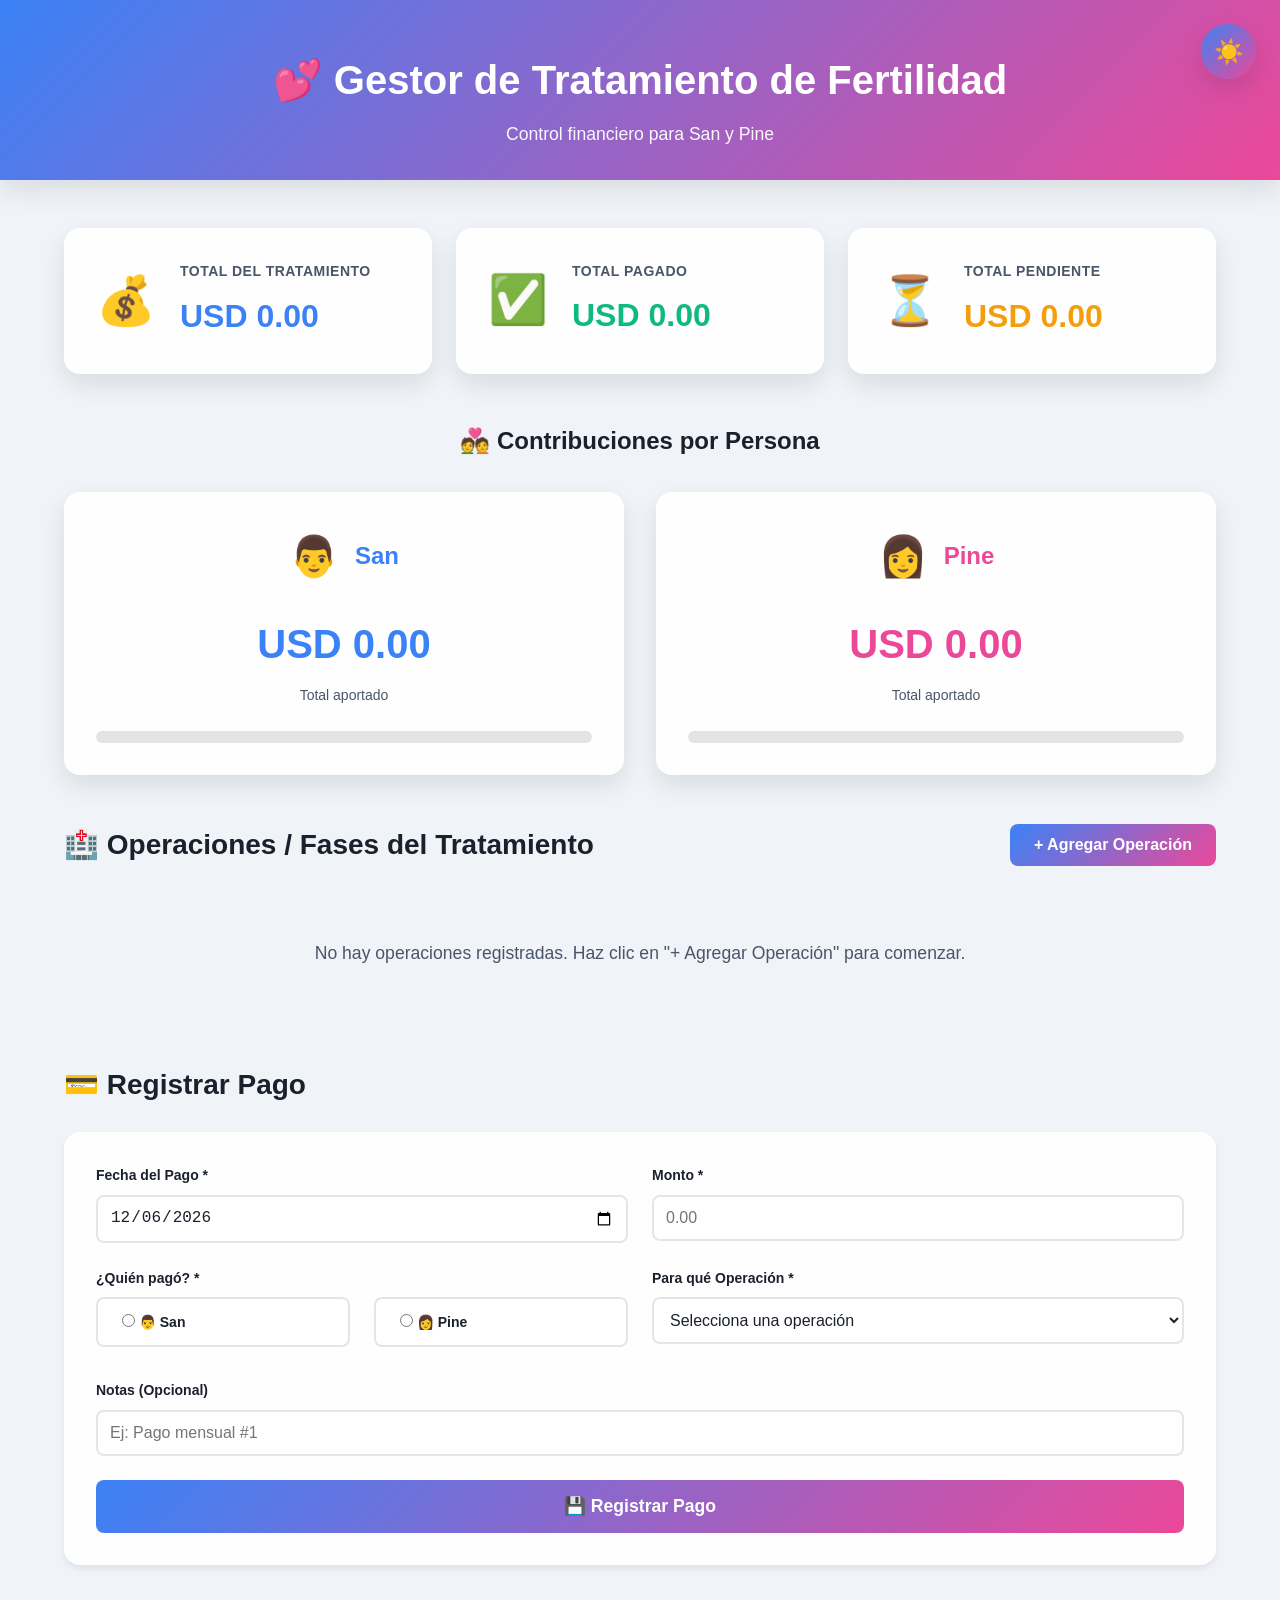
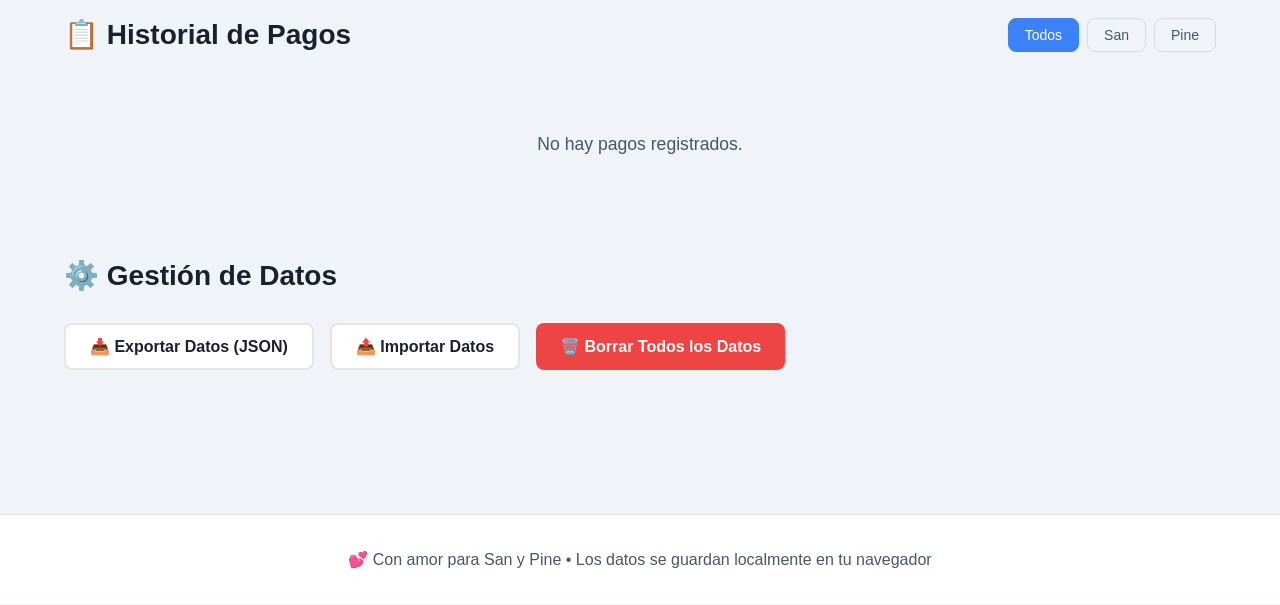
==== finance.html @ a2a8c492 "feat: add personal finance tracker for fertility treatment Implements a comprehensive financial mana" ====
<!DOCTYPE html>
<html lang="es">
<head>
    <meta charset="UTF-8">
    <meta name="viewport" content="width=device-width, initial-scale=1.0">
    <title>Gestor de Tratamiento de Fertilidad - Finanzas</title>
    <link rel="stylesheet" href="finance-styles.css">
</head>
<body>
    <!-- Theme Toggle -->
    <button id="theme-toggle" class="theme-toggle" aria-label="Cambiar tema">
        <span class="sun-icon">☀️</span>
        <span class="moon-icon">🌙</span>
    </button>

    <!-- Header -->
    <header class="header">
        <div class="container">
            <h1>💕 Gestor de Tratamiento de Fertilidad</h1>
            <p class="subtitle">Control financiero para San y Pine</p>
        </div>
    </header>

    <!-- Main Container -->
    <div class="container main-content">

        <!-- Summary Cards -->
        <section class="summary-section">
            <div class="summary-card total-card">
                <div class="card-icon">💰</div>
                <div class="card-content">
                    <h3>Total del Tratamiento</h3>
                    <p class="amount" id="total-treatment">$0</p>
                </div>
            </div>

            <div class="summary-card paid-card">
                <div class="card-icon">✅</div>
                <div class="card-content">
                    <h3>Total Pagado</h3>
                    <p class="amount" id="total-paid">$0</p>
                </div>
            </div>

            <div class="summary-card pending-card">
                <div class="card-icon">⏳</div>
                <div class="card-content">
                    <h3>Total Pendiente</h3>
                    <p class="amount" id="total-pending">$0</p>
                </div>
            </div>
        </section>

        <!-- Person Contributions -->
        <section class="contributions-section">
            <h2>💑 Contribuciones por Persona</h2>
            <div class="contributions-grid">
                <div class="contribution-card san-card">
                    <div class="person-header">
                        <span class="person-icon">👨</span>
                        <h3>San</h3>
                    </div>
                    <p class="contribution-amount" id="san-contribution">$0</p>
                    <p class="contribution-label">Total aportado</p>
                    <div class="progress-bar">
                        <div class="progress-fill san-progress" id="san-progress"></div>
                    </div>
                </div>

                <div class="contribution-card pine-card">
                    <div class="person-header">
                        <span class="person-icon">👩</span>
                        <h3>Pine</h3>
                    </div>
                    <p class="contribution-amount" id="pine-contribution">$0</p>
                    <p class="contribution-label">Total aportado</p>
                    <div class="progress-bar">
                        <div class="progress-fill pine-progress" id="pine-progress"></div>
                    </div>
                </div>
            </div>
        </section>

        <!-- Operations Management -->
        <section class="operations-section">
            <div class="section-header">
                <h2>🏥 Operaciones / Fases del Tratamiento</h2>
                <button id="add-operation-btn" class="btn-primary">+ Agregar Operación</button>
            </div>

            <!-- Add Operation Form (Hidden by default) -->
            <div id="operation-form" class="form-card hidden">
                <h3>Nueva Operación</h3>
                <form id="new-operation-form">
                    <div class="form-group">
                        <label>Nombre de la Operación *</label>
                        <input type="text" id="op-name" placeholder="Ej: Extracción de Óvulos 1" required>
                    </div>

                    <div class="form-row">
                        <div class="form-group">
                            <label>Costo de Medicamentos</label>
                            <input type="number" id="op-meds" placeholder="0" min="0" step="0.01">
                        </div>

                        <div class="form-group">
                            <label>Costo de Operación</label>
                            <input type="number" id="op-procedure" placeholder="0" min="0" step="0.01">
                        </div>
                    </div>

                    <div class="form-group">
                        <label>Costo Total</label>
                        <input type="number" id="op-total" placeholder="Calculado automáticamente" readonly>
                    </div>

                    <div class="form-actions">
                        <button type="submit" class="btn-primary">Guardar Operación</button>
                        <button type="button" id="cancel-operation" class="btn-secondary">Cancelar</button>
                    </div>
                </form>
            </div>

            <!-- Operations List -->
            <div id="operations-list" class="operations-list"></div>
        </section>

        <!-- Payments Management -->
        <section class="payments-section">
            <div class="section-header">
                <h2>💳 Registrar Pago</h2>
            </div>

            <div class="form-card">
                <form id="payment-form">
                    <div class="form-row">
                        <div class="form-group">
                            <label>Fecha del Pago *</label>
                            <input type="date" id="payment-date" required>
                        </div>

                        <div class="form-group">
                            <label>Monto *</label>
                            <input type="number" id="payment-amount" placeholder="0.00" min="0" step="0.01" required>
                        </div>
                    </div>

                    <div class="form-row">
                        <div class="form-group">
                            <label>¿Quién pagó? *</label>
                            <div class="radio-group">
                                <label class="radio-label">
                                    <input type="radio" name="payer" value="San" required>
                                    <span>👨 San</span>
                                </label>
                                <label class="radio-label">
                                    <input type="radio" name="payer" value="Pine" required>
                                    <span>👩 Pine</span>
                                </label>
                            </div>
                        </div>

                        <div class="form-group">
                            <label>Para qué Operación *</label>
                            <select id="payment-operation" required>
                                <option value="">Selecciona una operación</option>
                            </select>
                        </div>
                    </div>

                    <div class="form-group">
                        <label>Notas (Opcional)</label>
                        <input type="text" id="payment-notes" placeholder="Ej: Pago mensual #1">
                    </div>

                    <button type="submit" class="btn-primary btn-large">💾 Registrar Pago</button>
                </form>
            </div>
        </section>

        <!-- Payment History -->
        <section class="history-section">
            <div class="section-header">
                <h2>📋 Historial de Pagos</h2>
                <div class="history-filters">
                    <button class="filter-btn active" data-filter="all">Todos</button>
                    <button class="filter-btn" data-filter="San">San</button>
                    <button class="filter-btn" data-filter="Pine">Pine</button>
                </div>
            </div>

            <div id="payments-list" class="payments-list"></div>
        </section>

        <!-- Data Management -->
        <section class="data-section">
            <div class="section-header">
                <h2>⚙️ Gestión de Datos</h2>
            </div>

            <div class="data-actions">
                <button id="export-data" class="btn-secondary">📥 Exportar Datos (JSON)</button>
                <button id="import-data" class="btn-secondary">📤 Importar Datos</button>
                <button id="clear-all-data" class="btn-danger">🗑️ Borrar Todos los Datos</button>
            </div>
            <input type="file" id="import-file" accept=".json" style="display: none;">
        </section>
    </div>

    <!-- Footer -->
    <footer class="footer">
        <p>💕 Con amor para San y Pine • Los datos se guardan localmente en tu navegador</p>
    </footer>

    <script src="finance-script.js"></script>
</body>
</html>
---- finance-styles.css ----
/* ===== CSS Variables ===== */
:root {
    /* Light Mode Colors */
    --bg-primary: #f0f4f8;
    --bg-secondary: #ffffff;
    --bg-card: rgba(255, 255, 255, 0.9);
    --text-primary: #1a202c;
    --text-secondary: #4a5568;
    --accent-san: #3b82f6;
    --accent-pine: #ec4899;
    --accent-green: #10b981;
    --accent-orange: #f59e0b;
    --accent-red: #ef4444;
    --border-color: rgba(0, 0, 0, 0.1);
    --shadow: 0 4px 6px rgba(0, 0, 0, 0.07);
    --shadow-lg: 0 10px 25px rgba(0, 0, 0, 0.1);

    /* Spacing */
    --spacing-xs: 0.5rem;
    --spacing-sm: 1rem;
    --spacing-md: 1.5rem;
    --spacing-lg: 2rem;
    --spacing-xl: 3rem;

    /* Border Radius */
    --radius-sm: 8px;
    --radius-md: 12px;
    --radius-lg: 16px;
}

/* Dark Mode Colors */
[data-theme="dark"] {
    --bg-primary: #1a202c;
    --bg-secondary: #2d3748;
    --bg-card: rgba(45, 55, 72, 0.9);
    --text-primary: #f7fafc;
    --text-secondary: #cbd5e0;
    --border-color: rgba(255, 255, 255, 0.1);
    --shadow: 0 4px 6px rgba(0, 0, 0, 0.3);
    --shadow-lg: 0 10px 25px rgba(0, 0, 0, 0.4);
}

/* ===== Reset & Base ===== */
* {
    margin: 0;
    padding: 0;
    box-sizing: border-box;
}

body {
    font-family: -apple-system, BlinkMacSystemFont, 'Segoe UI', Roboto, 'Helvetica Neue', Arial, sans-serif;
    background: var(--bg-primary);
    color: var(--text-primary);
    line-height: 1.6;
    transition: background 0.3s ease, color 0.3s ease;
    min-height: 100vh;
}

.container {
    max-width: 1200px;
    margin: 0 auto;
    padding: 0 var(--spacing-md);
}

/* ===== Theme Toggle ===== */
.theme-toggle {
    position: fixed;
    top: 1.5rem;
    right: 1.5rem;
    width: 55px;
    height: 55px;
    border-radius: 50%;
    border: none;
    background: linear-gradient(135deg, var(--accent-san) 0%, var(--accent-pine) 100%);
    color: white;
    font-size: 1.5rem;
    cursor: pointer;
    box-shadow: var(--shadow-lg);
    z-index: 1000;
    transition: transform 0.3s ease;
    display: flex;
    align-items: center;
    justify-content: center;
}

.theme-toggle:hover {
    transform: scale(1.1);
}

.theme-toggle .moon-icon {
    display: none;
}

[data-theme="dark"] .theme-toggle .sun-icon {
    display: none;
}

[data-theme="dark"] .theme-toggle .moon-icon {
    display: inline;
}

/* ===== Header ===== */
.header {
    background: linear-gradient(135deg, var(--accent-san) 0%, var(--accent-pine) 100%);
    color: white;
    padding: var(--spacing-xl) 0 var(--spacing-lg);
    text-align: center;
    margin-bottom: var(--spacing-xl);
    box-shadow: var(--shadow-lg);
}

.header h1 {
    font-size: clamp(2rem, 4vw, 2.5rem);
    font-weight: 800;
    margin-bottom: var(--spacing-xs);
}

.subtitle {
    font-size: 1.1rem;
    opacity: 0.95;
}

/* ===== Main Content ===== */
.main-content {
    padding-bottom: var(--spacing-xl);
}

section {
    margin-bottom: var(--spacing-xl);
}

.section-header {
    display: flex;
    justify-content: space-between;
    align-items: center;
    margin-bottom: var(--spacing-md);
    flex-wrap: wrap;
    gap: var(--spacing-sm);
}

.section-header h2 {
    font-size: 1.75rem;
    color: var(--text-primary);
}

/* ===== Summary Cards ===== */
.summary-section {
    display: grid;
    grid-template-columns: repeat(auto-fit, minmax(280px, 1fr));
    gap: var(--spacing-md);
    margin-bottom: var(--spacing-xl);
}

.summary-card {
    background: var(--bg-card);
    backdrop-filter: blur(10px);
    border-radius: var(--radius-lg);
    padding: var(--spacing-lg);
    box-shadow: var(--shadow-lg);
    display: flex;
    align-items: center;
    gap: var(--spacing-md);
    transition: transform 0.3s ease;
}

.summary-card:hover {
    transform: translateY(-5px);
}

.card-icon {
    font-size: 3rem;
}

.card-content h3 {
    font-size: 0.875rem;
    font-weight: 600;
    text-transform: uppercase;
    letter-spacing: 0.5px;
    color: var(--text-secondary);
    margin-bottom: var(--spacing-xs);
}

.amount {
    font-size: 2rem;
    font-weight: 700;
    margin: 0;
}

.total-card .amount {
    color: var(--accent-san);
}

.paid-card .amount {
    color: var(--accent-green);
}

.pending-card .amount {
    color: var(--accent-orange);
}

/* ===== Contributions ===== */
.contributions-section h2 {
    text-align: center;
    margin-bottom: var(--spacing-lg);
}

.contributions-grid {
    display: grid;
    grid-template-columns: repeat(auto-fit, minmax(300px, 1fr));
    gap: var(--spacing-lg);
}

.contribution-card {
    background: var(--bg-card);
    backdrop-filter: blur(10px);
    border-radius: var(--radius-lg);
    padding: var(--spacing-lg);
    box-shadow: var(--shadow-lg);
    text-align: center;
    transition: transform 0.3s ease;
}

.contribution-card:hover {
    transform: translateY(-5px);
}

.person-header {
    display: flex;
    align-items: center;
    justify-content: center;
    gap: var(--spacing-sm);
    margin-bottom: var(--spacing-md);
}

.person-icon {
    font-size: 2.5rem;
}

.person-header h3 {
    font-size: 1.5rem;
    font-weight: 700;
}

.san-card .person-header h3 {
    color: var(--accent-san);
}

.pine-card .person-header h3 {
    color: var(--accent-pine);
}

.contribution-amount {
    font-size: 2.5rem;
    font-weight: 800;
    margin-bottom: var(--spacing-xs);
}

.san-card .contribution-amount {
    color: var(--accent-san);
}

.pine-card .contribution-amount {
    color: var(--accent-pine);
}

.contribution-label {
    font-size: 0.875rem;
    color: var(--text-secondary);
    margin-bottom: var(--spacing-md);
}

.progress-bar {
    width: 100%;
    height: 12px;
    background: var(--border-color);
    border-radius: 6px;
    overflow: hidden;
}

.progress-fill {
    height: 100%;
    transition: width 0.3s ease;
    border-radius: 6px;
}

.san-progress {
    background: var(--accent-san);
}

.pine-progress {
    background: var(--accent-pine);
}

/* ===== Forms ===== */
.form-card {
    background: var(--bg-card);
    backdrop-filter: blur(10px);
    border-radius: var(--radius-lg);
    padding: var(--spacing-lg);
    box-shadow: var(--shadow);
    margin-bottom: var(--spacing-md);
}

.form-card.hidden {
    display: none;
}

.form-card h3 {
    margin-bottom: var(--spacing-md);
    color: var(--text-primary);
}

.form-group {
    margin-bottom: var(--spacing-md);
}

.form-row {
    display: grid;
    grid-template-columns: repeat(auto-fit, minmax(200px, 1fr));
    gap: var(--spacing-md);
}

.form-group label {
    display: block;
    margin-bottom: var(--spacing-xs);
    font-weight: 600;
    color: var(--text-primary);
    font-size: 0.875rem;
}

.form-group input,
.form-group select {
    width: 100%;
    padding: 0.75rem;
    border: 2px solid var(--border-color);
    border-radius: var(--radius-sm);
    background: var(--bg-secondary);
    color: var(--text-primary);
    font-size: 1rem;
    transition: border-color 0.3s ease;
}

.form-group input:focus,
.form-group select:focus {
    outline: none;
    border-color: var(--accent-san);
}

.form-group input[readonly] {
    background: var(--bg-primary);
    cursor: not-allowed;
}

.radio-group {
    display: flex;
    gap: var(--spacing-md);
}

.radio-label {
    display: flex;
    align-items: center;
    gap: var(--spacing-xs);
    cursor: pointer;
    padding: 0.75rem var(--spacing-md);
    border: 2px solid var(--border-color);
    border-radius: var(--radius-sm);
    background: var(--bg-secondary);
    transition: all 0.3s ease;
    flex: 1;
    justify-content: center;
}

.radio-label:hover {
    border-color: var(--accent-san);
}

.radio-label input[type="radio"] {
    width: auto;
    margin: 0;
}

.radio-label input[type="radio"]:checked + span {
    font-weight: 700;
}

.radio-label:has(input[type="radio"]:checked) {
    border-color: var(--accent-san);
    background: rgba(59, 130, 246, 0.1);
}

.form-actions {
    display: flex;
    gap: var(--spacing-sm);
    margin-top: var(--spacing-md);
}

/* ===== Buttons ===== */
.btn-primary,
.btn-secondary,
.btn-danger {
    padding: 0.75rem 1.5rem;
    border: none;
    border-radius: var(--radius-sm);
    font-weight: 600;
    font-size: 1rem;
    cursor: pointer;
    transition: all 0.3s ease;
}

.btn-primary {
    background: linear-gradient(135deg, var(--accent-san) 0%, var(--accent-pine) 100%);
    color: white;
}

.btn-primary:hover {
    transform: translateY(-2px);
    box-shadow: var(--shadow-lg);
}

.btn-large {
    width: 100%;
    padding: 1rem;
    font-size: 1.1rem;
}

.btn-secondary {
    background: var(--bg-secondary);
    color: var(--text-primary);
    border: 2px solid var(--border-color);
}

.btn-secondary:hover {
    border-color: var(--accent-san);
}

.btn-danger {
    background: var(--accent-red);
    color: white;
}

.btn-danger:hover {
    background: #dc2626;
}

/* ===== Operations List ===== */
.operations-list {
    display: grid;
    gap: var(--spacing-md);
}

.operation-card {
    background: var(--bg-card);
    backdrop-filter: blur(10px);
    border-radius: var(--radius-lg);
    padding: var(--spacing-lg);
    box-shadow: var(--shadow);
    border-left: 4px solid var(--accent-san);
}

.operation-header {
    display: flex;
    justify-content: space-between;
    align-items: flex-start;
    margin-bottom: var(--spacing-md);
    gap: var(--spacing-sm);
}

.operation-title {
    font-size: 1.25rem;
    font-weight: 700;
    color: var(--text-primary);
}

.operation-delete {
    background: var(--accent-red);
    color: white;
    border: none;
    padding: 0.5rem 1rem;
    border-radius: var(--radius-sm);
    cursor: pointer;
    font-size: 0.875rem;
}

.operation-costs {
    display: grid;
    grid-template-columns: repeat(auto-fit, minmax(150px, 1fr));
    gap: var(--spacing-md);
    margin-bottom: var(--spacing-md);
}

.cost-item {
    text-align: center;
    padding: var(--spacing-sm);
    background: var(--bg-secondary);
    border-radius: var(--radius-sm);
}

.cost-label {
    font-size: 0.75rem;
    color: var(--text-secondary);
    text-transform: uppercase;
    letter-spacing: 0.5px;
}

.cost-value {
    font-size: 1.25rem;
    font-weight: 700;
    color: var(--text-primary);
}

.operation-progress {
    margin-top: var(--spacing-md);
}

.progress-info {
    display: flex;
    justify-content: space-between;
    margin-bottom: var(--spacing-xs);
    font-size: 0.875rem;
}

.progress-percentage {
    font-weight: 700;
    color: var(--accent-green);
}

.operation-progress .progress-bar {
    height: 20px;
    background: var(--border-color);
    border-radius: 10px;
    overflow: hidden;
}

.operation-progress .progress-fill {
    background: linear-gradient(135deg, var(--accent-green) 0%, #059669 100%);
}

/* ===== Payments History ===== */
.history-filters {
    display: flex;
    gap: var(--spacing-xs);
}

.filter-btn {
    padding: 0.5rem 1rem;
    background: transparent;
    color: var(--text-secondary);
    border: 1px solid var(--border-color);
    border-radius: var(--radius-sm);
    cursor: pointer;
    transition: all 0.3s ease;
    font-size: 0.875rem;
}

.filter-btn:hover,
.filter-btn.active {
    background: var(--accent-san);
    color: white;
    border-color: var(--accent-san);
}

.payments-list {
    display: grid;
    gap: var(--spacing-sm);
}

.payment-item {
    background: var(--bg-card);
    backdrop-filter: blur(10px);
    border-radius: var(--radius-md);
    padding: var(--spacing-md);
    box-shadow: var(--shadow);
    display: grid;
    grid-template-columns: auto 1fr auto auto;
    gap: var(--spacing-md);
    align-items: center;
    transition: transform 0.2s ease;
}

.payment-item:hover {
    transform: translateX(5px);
}

.payment-icon {
    font-size: 2rem;
}

.payment-info h4 {
    font-size: 1rem;
    font-weight: 700;
    color: var(--text-primary);
    margin-bottom: 0.25rem;
}

.payment-meta {
    font-size: 0.875rem;
    color: var(--text-secondary);
}

.payment-amount {
    font-size: 1.25rem;
    font-weight: 700;
    color: var(--accent-green);
}

.payment-delete {
    background: var(--accent-red);
    color: white;
    border: none;
    padding: 0.5rem;
    border-radius: var(--radius-sm);
    cursor: pointer;
    font-size: 0.875rem;
}

.payment-item[data-payer="San"] {
    border-left: 4px solid var(--accent-san);
}

.payment-item[data-payer="Pine"] {
    border-left: 4px solid var(--accent-pine);
}

.empty-message {
    text-align: center;
    padding: var(--spacing-xl);
    color: var(--text-secondary);
    font-size: 1.1rem;
}

/* ===== Data Management ===== */
.data-actions {
    display: flex;
    gap: var(--spacing-sm);
    flex-wrap: wrap;
}

/* ===== Footer ===== */
.footer {
    background: var(--bg-secondary);
    padding: var(--spacing-lg) 0;
    text-align: center;
    margin-top: var(--spacing-xl);
    border-top: 1px solid var(--border-color);
    color: var(--text-secondary);
}

/* ===== Responsive ===== */
@media (max-width: 768px) {
    .theme-toggle {
        top: 1rem;
        right: 1rem;
        width: 50px;
        height: 50px;
    }

    .header h1 {
        font-size: 1.75rem;
    }

    .section-header {
        flex-direction: column;
        align-items: flex-start;
    }

    .section-header h2 {
        font-size: 1.5rem;
    }

    .summary-section {
        grid-template-columns: 1fr;
    }

    .contributions-grid {
        grid-template-columns: 1fr;
    }

    .form-row {
        grid-template-columns: 1fr;
    }

    .form-actions {
        flex-direction: column;
    }

    .form-actions button {
        width: 100%;
    }

    .payment-item {
        grid-template-columns: auto 1fr;
        gap: var(--spacing-sm);
    }

    .payment-amount {
        grid-column: 1 / -1;
        text-align: left;
        margin-top: var(--spacing-xs);
    }

    .payment-delete {
        grid-column: 1 / -1;
    }

    .data-actions {
        flex-direction: column;
    }

    .data-actions button {
        width: 100%;
    }

    .history-filters {
        width: 100%;
    }

    .filter-btn {
        flex: 1;
    }
}

/* ===== Animations ===== */
@keyframes fadeIn {
    from {
        opacity: 0;
        transform: translateY(20px);
    }
    to {
        opacity: 1;
        transform: translateY(0);
    }
}

.operation-card,
.payment-item {
    animation: fadeIn 0.3s ease;
}
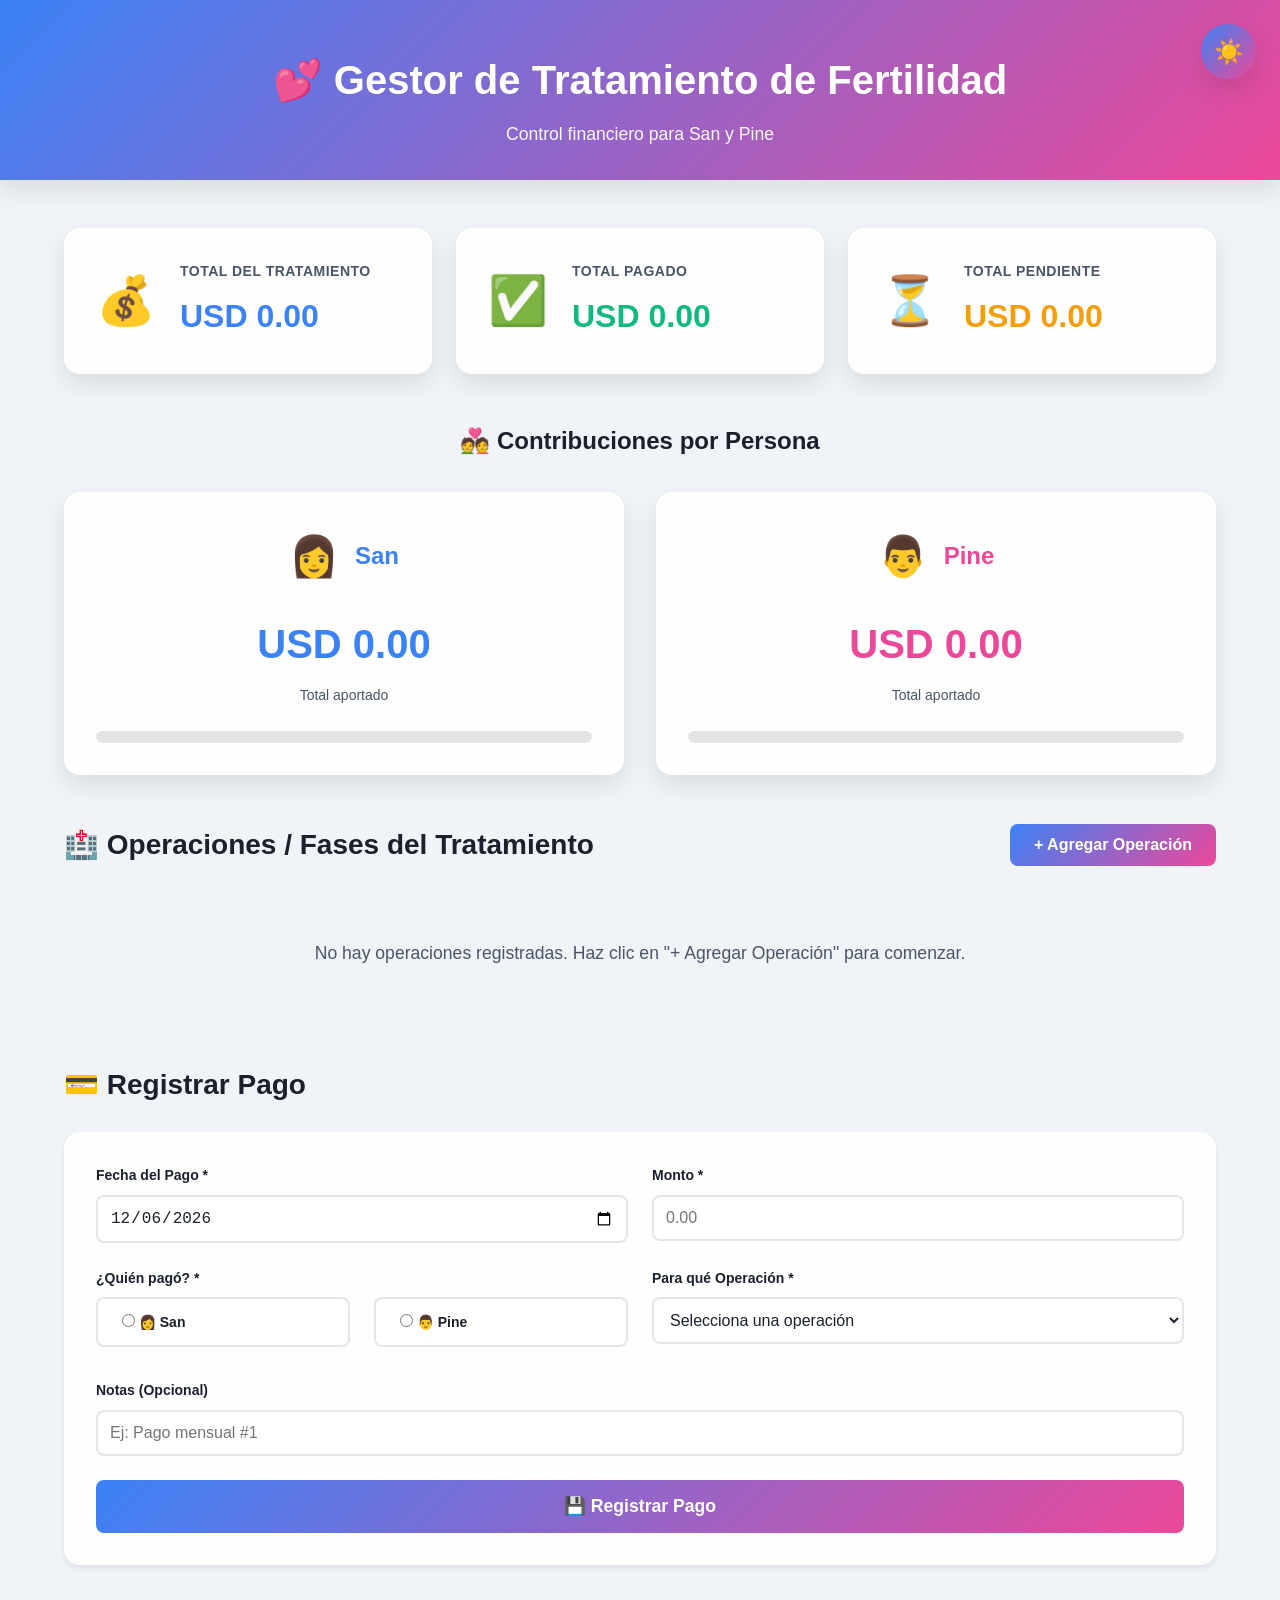
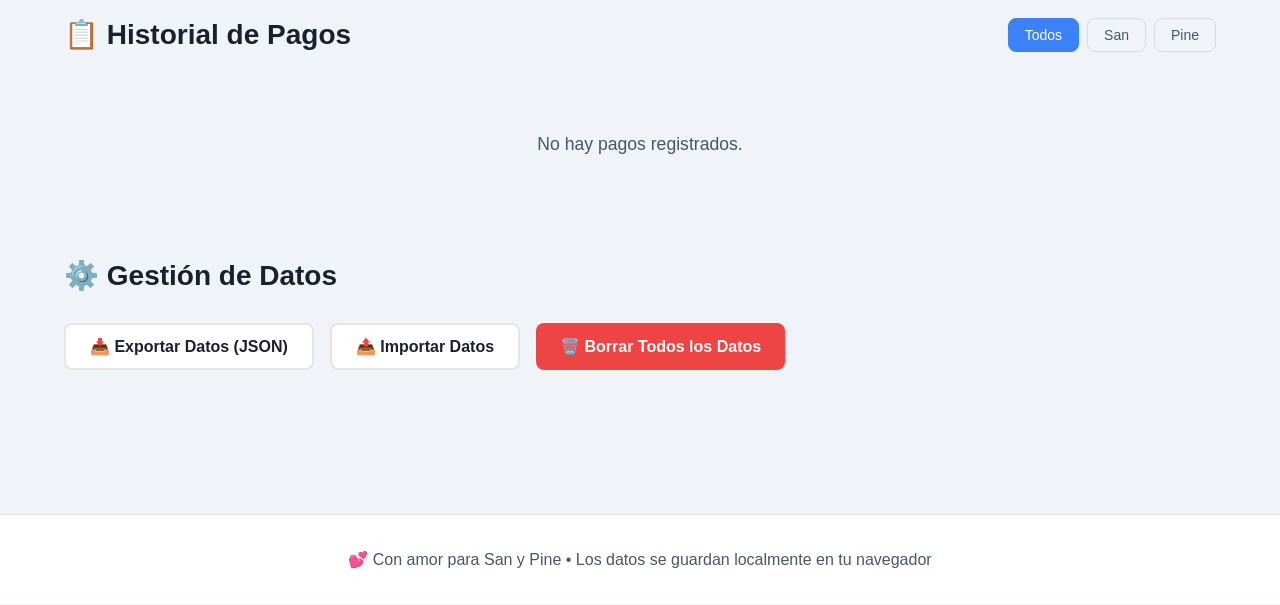
==== commit 5e89aeb4: "fix: correct gender emojis (San=woman, Pine=man)" ====
--- a/finance.html
+++ b/finance.html
@@ -57,7 +57,7 @@
             <div class="contributions-grid">
                 <div class="contribution-card san-card">
                     <div class="person-header">
-                        <span class="person-icon">👨</span>
+                        <span class="person-icon">👩</span>
                         <h3>San</h3>
                     </div>
                     <p class="contribution-amount" id="san-contribution">$0</p>
@@ -69,7 +69,7 @@
 
                 <div class="contribution-card pine-card">
                     <div class="person-header">
-                        <span class="person-icon">👩</span>
+                        <span class="person-icon">👨</span>
                         <h3>Pine</h3>
                     </div>
                     <p class="contribution-amount" id="pine-contribution">$0</p>
@@ -151,11 +151,11 @@
                             <div class="radio-group">
                                 <label class="radio-label">
                                     <input type="radio" name="payer" value="San" required>
-                                    <span>👨 San</span>
+                                    <span>👩 San</span>
                                 </label>
                                 <label class="radio-label">
                                     <input type="radio" name="payer" value="Pine" required>
-                                    <span>👩 Pine</span>
+                                    <span>👨 Pine</span>
                                 </label>
                             </div>
                         </div>
